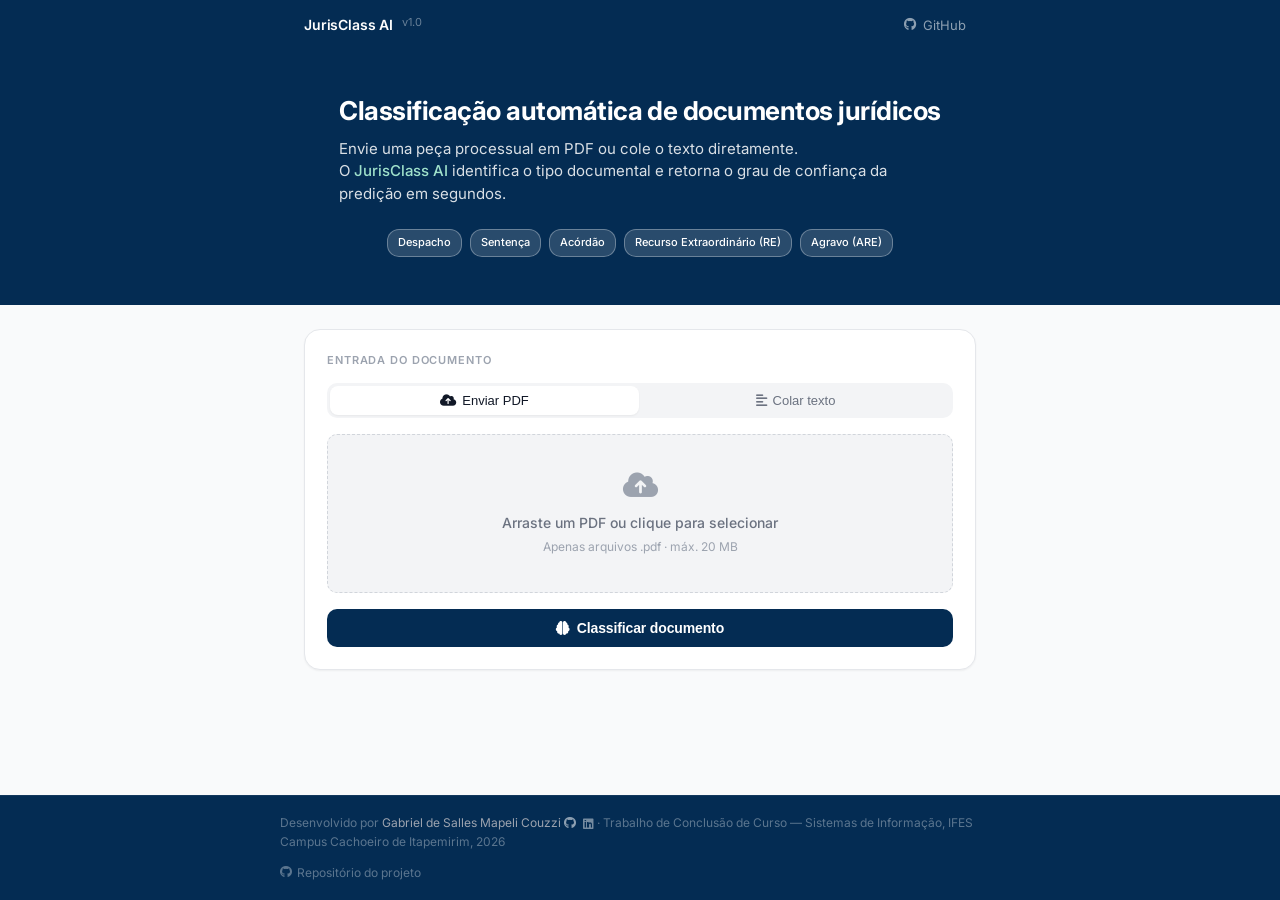
==== frontend/index.html @ 96c3e291 "docs: finalizacao documentacoes" ====
<!DOCTYPE html>
<html lang="pt-BR">
<head>
  <meta charset="UTF-8" />
  <meta name="viewport" content="width=device-width, initial-scale=1.0" />
  <title>JurisClass AI</title>
  <link rel="stylesheet" href="style.css" />
  <link rel="stylesheet" href="https://cdnjs.cloudflare.com/ajax/libs/font-awesome/6.5.2/css/all.min.css" />
</head>
<body>
  <header class="top-bar">
    <div class="top-bar-inner">
      <div class="top-bar-brand">
        <span class="brand-name">JurisClass AI</span>
        <span class="brand-version">v1.0</span>
      </div>
      <nav class="top-bar-nav">
        <a href="https://github.com/GCouzzi/implementacao-tcc-testes" rel="noopener"
           class="nav-link" aria-label="Repositório no GitHub">
          <i class="fab fa-github" aria-hidden="true"></i> GitHub
        </a>
      </nav>
    </div>
  </header>

  <section class="hero">
    <div class="hero-inner">
      <h1 class="hero-title">Classificação automática de documentos jurídicos</h1>
      <p class="hero-subtitle">
        Envie uma peça processual em PDF ou cole o texto diretamente.<br>
        O <strong>JurisClass AI</strong> identifica o tipo documental e retorna
        o grau de confiança da predição em segundos.
      </p>
      <div class="hero-classes">
        <span class="hero-badge">Despacho</span>
        <span class="hero-badge">Sentença</span>
        <span class="hero-badge">Acórdão</span>
        <span class="hero-badge">Recurso Extraordinário (RE)</span>
        <span class="hero-badge">Agravo (ARE)</span>
      </div>
    </div>
  </section>

  <main class="main">

    <section class="card" aria-labelledby="input-heading">
      <h2 id="input-heading" class="section-label">Entrada do documento</h2>

      <div class="tabs" role="tablist">
        <button class="tab active" id="tab-upload-btn" role="tab"
                aria-selected="true" aria-controls="upload-panel"
                onclick="switchTab('upload')">
          <i class="fa-solid fa-cloud-arrow-up" aria-hidden="true"></i> Enviar PDF
        </button>
        <button class="tab" id="tab-text-btn" role="tab"
                aria-selected="false" aria-controls="text-panel"
                onclick="switchTab('text')">
          <i class="fa-solid fa-align-left" aria-hidden="true"></i> Colar texto
        </button>
      </div>

      <div id="upload-panel" role="tabpanel" aria-labelledby="tab-upload-btn">
        <div class="upload-zone" id="drop-zone"
             onclick="document.getElementById('file-input').click()"
             ondragover="handleDragOver(event)"
             ondragleave="handleDragLeave(event)"
             ondrop="handleDrop(event)"
             tabindex="0"
             onkeydown="if(event.key==='Enter'||event.key===' ')document.getElementById('file-input').click()"
             aria-label="Área para enviar PDF. Clique ou arraste o arquivo.">
          <div class="upload-icon" aria-hidden="true">
            <i class="fa-solid fa-cloud-arrow-up fa-2x"></i>
          </div>
          <p class="upload-text">Arraste um PDF ou clique para selecionar</p>
          <p class="upload-hint">Apenas arquivos .pdf · máx. 20 MB</p>
        </div>
        <div id="file-tag" class="file-tag" style="display:none" aria-live="polite">
          <i class="fa-solid fa-file-pdf" aria-hidden="true"></i>
          <span id="file-tag-name">documento.pdf</span>
          <button class="file-tag-remove" onclick="removeFile()" aria-label="Remover arquivo">
            <i class="fa-solid fa-xmark" aria-hidden="true"></i>
          </button>
        </div>
        <input type="file" id="file-input" accept=".pdf"
               style="display:none" onchange="handleFile(this)" />
      </div>

      <div id="text-panel" role="tabpanel" aria-labelledby="tab-text-btn" style="display:none">
        <textarea id="text-input"
                  placeholder="Cole aqui o conteúdo textual da peça processual…"
                  aria-label="Texto do documento jurídico"
                  oninput="updateCount()"></textarea>
        <div class="char-count" aria-live="polite">
          <span id="char-count">0</span> caracteres
          <span id="char-warn" class="char-warn" style="display:none">
            · mínimo de 50 caracteres para classificação
          </span>
        </div>
      </div>

      <button class="btn-classify" id="classify-btn" onclick="classify()">
        <i class="fa-solid fa-brain" aria-hidden="true"></i> Classificar documento
      </button>
    </section>

    <section class="result-card" id="result-section" style="display:none"
             aria-labelledby="result-heading" aria-live="polite">

      <div class="result-header">
        <h2 id="result-heading" class="section-label">
          Resultado da classificação
        </h2>
        <span class="status-badge">
          <i class="fa-solid fa-circle-check" aria-hidden="true"></i> Concluído
        </span>
        <span class="status-badge" id="extraction-method" style="display:none; background:rgba(83,74,183,0.12); color:#534AB7;">
          <i class="fa-solid fa-file-lines" aria-hidden="true"></i> <span></span>
        </span>
      </div>

      <div class="result-body">
        <div class="result-type-wrap">
          <p class="result-type-label">Tipo documental</p>
          <p class="result-type-name" id="result-label">—</p>
          <p class="result-type-desc" id="result-desc">—</p>
        </div>

        <div class="confidence-block">
          <div class="confidence-header">
            <span class="confidence-title">Grau de confiança</span>
            <span class="confidence-pct" id="conf-pct">—</span>
          </div>
          <div class="confidence-bar-bg" role="progressbar"
               aria-valuenow="0" aria-valuemin="0" aria-valuemax="100"
               aria-label="Grau de confiança da classificação" id="conf-bar-wrap">
            <div class="confidence-bar-fill" id="conf-bar"></div>
          </div>
        </div>

        <div class="all-scores">
          <p class="all-scores-title">Distribuição por classe</p>
          <div id="scores-list"></div>
        </div>
      </div>

      <div class="result-footer">
        <i class="fa-solid fa-circle-info" aria-hidden="true"></i>
        Classificação gerada pelo JurisClass AI. Revise o resultado antes de utilizá-lo em fluxos críticos.
      </div>

    </section>

  </main>

  <footer class="footer">
    <div class="footer-inner">
      <div class="footer-credits">
        Desenvolvido por <span class="name">Gabriel de Salles Mapeli Couzzi</span>
        <a href="https://github.com/GCouzzi" rel="noopener">
          <i class="fab fa-github" aria-hidden="true"></i>
        </a>
        <a href="https://www.linkedin.com/in/gabrielcouzzi/" rel="noopener"
           aria-label="LinkedIn de Gabriel de Salles Mapeli Couzzi"
           style="color:rgba(255,255,255,0.45); margin-left:4px; vertical-align:middle; transition:color 0.15s;"
           onmouseover="this.style.color='#0A66C2'" onmouseout="this.style.color='rgba(255,255,255,0.45)'">
          <i class="fab fa-linkedin" aria-hidden="true"></i>
        </a>
        · Trabalho de Conclusão de Curso — Sistemas de Informação, IFES Campus Cachoeiro de Itapemirim, 2026
      </div>
      <div class="footer-links">
        <a href="https://github.com/GCouzzi/implementacao-tcc-testes" rel="noopener">
          <i class="fab fa-github" aria-hidden="true"></i> Repositório do projeto
        </a>
      </div>
    </div>
  </footer>

  <script src="app.js"></script>
</body>
</html>
---- frontend/style.css ----
@import url('https://fonts.googleapis.com/css2?family=Inter:wght@400;500;600;700&display=swap');

*, *::before, *::after {
  box-sizing: border-box;
  margin: 0;
  padding: 0;
}

:root {
  --navy:        #042C53;
  --navy-mid:    #0C447C;
  --teal:        #1D9E75;
  --teal-light:  #E8F8F2;
  --teal-mid:    #0F6E56;
  --teal-border: #9FE1CB;

  --text-primary:   #111827;
  --text-secondary: #6B7280;
  --text-tertiary:  #9CA3AF;

  --bg-page:    #F9FAFB;
  --bg-card:    #ffffff;
  --bg-input:   #F3F4F6;

  --border:     #E5E7EB;
  --border-mid: #D1D5DB;

  --radius-sm:  6px;
  --radius-md:  10px;
  --radius-lg:  16px;

  --shadow-sm: 0 1px 2px rgba(0,0,0,0.05);
  --shadow-md: 0 1px 3px rgba(0,0,0,0.08), 0 1px 2px rgba(0,0,0,0.04);
}

body {
  font-family: 'Inter', -apple-system, BlinkMacSystemFont, 'Segoe UI', sans-serif;
  font-size: 14px;
  line-height: 1.6;
  color: var(--text-primary);
  background: var(--bg-page);
  min-height: 100vh;
  display: flex;
  flex-direction: column;
  -webkit-font-smoothing: antialiased;
}

.top-bar {
  background: var(--navy);
  position: sticky;
  top: 0;
  z-index: 100;
}

.top-bar-inner {
  max-width: 720px;
  margin: 0 auto;
  padding: 0 24px;
  height: 50px;
  display: flex;
  align-items: center;
  justify-content: space-between
}

.top-bar-brand {
  display: flex;
  gap: 9px;
}


.brand-name {
  font-size: 14px;
  font-weight: 600;
  color: #fff;
  letter-spacing: -0.01em;
}

.brand-version {
  font-size: 11px;
  color: rgba(255,255,255,0.4);
  font-weight: 400;
}

.top-bar-nav { display: flex; gap: 4px; }

.nav-link {
  display: inline-flex;
  align-items: center;
  gap: 6px;
  font-size: 13px;
  color: rgba(255,255,255,0.55);
  text-decoration: none;
  padding: 5px 10px;
  border-radius: var(--radius-sm);
  transition: background 0.15s, color 0.15s;
}

.nav-link:hover {
  background: rgba(255,255,255,0.08);
  color: #fff;
}

.hero {
  background: var(--navy);
  padding: 44px 24px 48px;
  display: flex;
  align-items: center;
  justify-content: center;
}

.hero-inner {
  max-width: 720px;
}

.hero-title {
  font-size: 26px;
  font-weight: 700;
  color: #fff;
  line-height: 1.3;
  letter-spacing: -0.02em;
  margin-bottom: 10px;
}

.hero-subtitle {
  font-size: 15px;
  color: rgba(255, 255, 255, 0.85);
  max-width: 580px;
  line-height: 1.5;
  margin-bottom: 24px;
}

.hero-classes {
  display: flex;
  flex-wrap: wrap;
  gap: 8px;
  justify-content: center;
}

.hero-badge {
  font-size: 11px;
  font-weight: 500;
  color: #fff;
  background: rgba(255, 255, 255, 0.15);
  border: 1px solid rgba(255, 255, 255, 0.3);
  padding: 4px 10px;
  border-radius: 12px;
}

.hero-subtitle strong {
  color: var(--teal-border);
  font-weight: 500;
}

.main {
  max-width: 720px;
  margin: 0 auto;
  padding: 24px 24px 56px;
  width: 100%;
  flex: 1;
}

.card,
.result-card {
  background: var(--bg-card);
  border: 1px solid var(--border);
  border-radius: var(--radius-lg);
  padding: 22px;
  box-shadow: var(--shadow-sm);
}

.card { margin-bottom: 14px; }
.result-card { margin-top: 14px; }

.section-label {
  font-size: 11px;
  font-weight: 600;
  color: var(--text-tertiary);
  text-transform: uppercase;
  letter-spacing: 0.08em;
  margin-bottom: 14px;
}

.tabs {
  display: flex;
  background: var(--bg-input);
  border-radius: var(--radius-md);
  padding: 3px;
  margin-bottom: 16px;
  gap: 2px;
}

.tab {
  flex: 1;
  display: flex;
  align-items: center;
  justify-content: center;
  gap: 6px;
  padding: 7px 12px;
  font-size: 13px;
  font-weight: 500;
  color: var(--text-secondary);
  background: transparent;
  border: none;
  border-radius: 8px;
  cursor: pointer;
  transition: background 0.15s, color 0.15s;
}

.tab:hover:not(.active) {
  background: rgba(0,0,0,0.05);
  color: var(--text-primary);
}

.tab.active {
  background: var(--bg-card);
  color: var(--text-primary);
  box-shadow: var(--shadow-sm);
}

.upload-zone {
  border: 1.5px dashed var(--border-mid);
  border-radius: var(--radius-md);
  padding: 36px 24px;
  text-align: center;
  cursor: pointer;
  transition: border-color 0.2s, background 0.2s;
  background: var(--bg-input);
  outline: none;
}

.upload-zone:hover,
.upload-zone:focus {
  border-color: var(--teal);
  background: var(--teal-light);
}

.upload-zone.drag-over {
  border-color: var(--teal);
  background: var(--teal-light);
}

.upload-icon {
  color: var(--text-tertiary);
  margin-bottom: 10px;
}

.upload-text {
  font-size: 14px;
  font-weight: 500;
  color: var(--text-secondary);
  margin-bottom: 3px;
}

.upload-hint {
  font-size: 12px;
  color: var(--text-tertiary);
}

.file-tag {
  display: inline-flex;
  align-items: center;
  gap: 7px;
  margin-top: 10px;
  background: var(--teal-light);
  border: 1px solid var(--teal-border);
  border-radius: var(--radius-sm);
  padding: 6px 11px;
  font-size: 13px;
  font-weight: 500;
  color: var(--teal-mid);
}

.file-tag-remove {
  background: none;
  border: none;
  cursor: pointer;
  color: var(--teal-mid);
  display: flex;
  align-items: center;
  padding: 2px;
  border-radius: 4px;
  opacity: 0.6;
  transition: opacity 0.15s;
}

.file-tag-remove:hover { opacity: 1; }

textarea {
  width: 100%;
  min-height: 150px;
  resize: vertical;
  font-size: 14px;
  font-family: inherit;
  line-height: 1.65;
  color: var(--text-primary);
  background: var(--bg-input);
  border: 1px solid var(--border);
  border-radius: var(--radius-md);
  padding: 12px 14px;
  transition: border-color 0.15s, box-shadow 0.15s;
  outline: none;
}

textarea:focus {
  border-color: var(--teal);
  box-shadow: 0 0 0 3px rgba(29,158,117,0.1);
  background: #fff;
}

textarea::placeholder { color: var(--text-tertiary); }

.char-count {
  font-size: 12px;
  color: var(--text-tertiary);
  text-align: right;
  margin-top: 5px;
}

.char-warn { color: #CA8A04; }

.btn-classify {
  width: 100%;
  display: flex;
  align-items: center;
  justify-content: center;
  gap: 7px;
  margin-top: 16px;
  padding: 11px 20px;
  font-size: 14px;
  font-weight: 600;
  color: #fff;
  background: var(--navy);
  border: none;
  border-radius: var(--radius-md);
  cursor: pointer;
  transition: background 0.2s, opacity 0.2s;
  letter-spacing: -0.01em;
}

.btn-classify:hover:not(:disabled) { background: var(--navy-mid); }
.btn-classify:disabled { opacity: 0.5; cursor: not-allowed; }

.result-header {
  display: flex;
  align-items: center;
  justify-content: space-between;
  margin-bottom: 20px;
}

.status-badge {
  display: inline-flex;
  align-items: center;
  gap: 5px;
  font-size: 11px;
  font-weight: 500;
  color: var(--teal-mid);
  background: var(--teal-light);
  border: 1px solid var(--teal-border);
  padding: 3px 9px;
  border-radius: 20px;
}

.result-body {
  display: flex;
  flex-direction: column;
  gap: 20px;
}

.result-type-label {
  font-size: 11px;
  font-weight: 600;
  color: var(--text-tertiary);
  text-transform: uppercase;
  letter-spacing: 0.08em;
  margin-bottom: 4px;
}

.result-type-name {
  font-size: 22px;
  font-weight: 700;
  color: var(--navy);
  line-height: 1.2;
  margin-bottom: 4px;
}

.result-type-desc {
  font-size: 13px;
  color: var(--text-secondary);
  line-height: 1.5;
}

.confidence-header {
  display: flex;
  justify-content: space-between;
  align-items: baseline;
  margin-bottom: 7px;
}

.confidence-title {
  font-size: 13px;
  color: var(--text-secondary);
  font-weight: 500;
}

.confidence-pct {
  font-size: 17px;
  font-weight: 700;
  color: var(--teal-mid);
}

.confidence-bar-bg {
  height: 6px;
  background: var(--bg-input);
  border-radius: 6px;
  overflow: hidden;
}

.confidence-bar-fill {
  height: 100%;
  background: var(--teal);
  border-radius: 6px;
  width: 0%;
  transition: width 0.7s cubic-bezier(0.4, 0, 0.2, 1);
}

.all-scores {
  border-top: 1px solid var(--border);
  padding-top: 18px;
}

.all-scores-title {
  font-size: 11px;
  font-weight: 600;
  color: var(--text-tertiary);
  text-transform: uppercase;
  letter-spacing: 0.08em;
  margin-bottom: 12px;
}

.score-row {
  display: flex;
  align-items: center;
  gap: 10px;
  margin-bottom: 9px;
}

.score-name {
  font-size: 13px;
  color: var(--text-secondary);
  width: 160px;
  flex-shrink: 0;
  white-space: nowrap;
  overflow: hidden;
  text-overflow: ellipsis;
}

.score-bar-bg {
  flex: 1;
  height: 4px;
  background: var(--bg-input);
  border-radius: 4px;
  overflow: hidden;
}

.score-bar-fill {
  height: 100%;
  border-radius: 4px;
  transition: width 0.6s cubic-bezier(0.4, 0, 0.2, 1);
}

.score-val {
  font-size: 12px;
  font-weight: 600;
  color: var(--text-secondary);
  width: 34px;
  text-align: right;
  flex-shrink: 0;
}

.result-footer {
  display: flex;
  align-items: flex-start;
  gap: 6px;
  margin-top: 20px;
  padding-top: 14px;
  border-top: 1px solid var(--border);
  font-size: 12px;
  color: var(--text-tertiary);
  line-height: 1.5;
}

.result-footer svg { flex-shrink: 0; margin-top: 1px; }

.footer {
  background: var(--navy);
  border-top: 1px solid rgba(255,255,255,0.06);
  padding: 18px 24px;
  margin-top: auto;
}

.footer-inner {
  max-width: 720px;
  margin: 0 auto;
  display: flex;
  align-items: center;
  justify-content: space-between;
  gap: 12px;
  flex-wrap: wrap;
}

.footer-credits {
  font-size: 12px;
  color: rgba(255,255,255,0.35);
  line-height: 1.5;
}

.footer-credits a {
  color: rgba(255,255,255,0.55);
  text-decoration: none;
  font-weight: 500;
}

.footer-credits a:hover { color: var(--teal-border); }

.footer-links { display: flex; gap: 14px; }

.footer-links a {
  display: inline-flex;
  align-items: center;
  gap: 5px;
  font-size: 12px;
  color: rgba(255,255,255,0.35);
  text-decoration: none;
  transition: color 0.15s;
}

.footer-links a:hover { color: var(--teal-border); }

.name {
  color: var(--text-tertiary);
}

@media (max-width: 600px) {
  .hero { padding: 32px 18px 36px; }
  .hero-title { font-size: 22px; }
  .main { padding: 18px 16px 40px; }
  .card, .result-card { padding: 18px 16px; }
  .top-bar-inner { padding: 0 16px; }
  .score-name { width: 120px; }
  .footer-inner { flex-direction: column; align-items: flex-start; gap: 8px; }
}
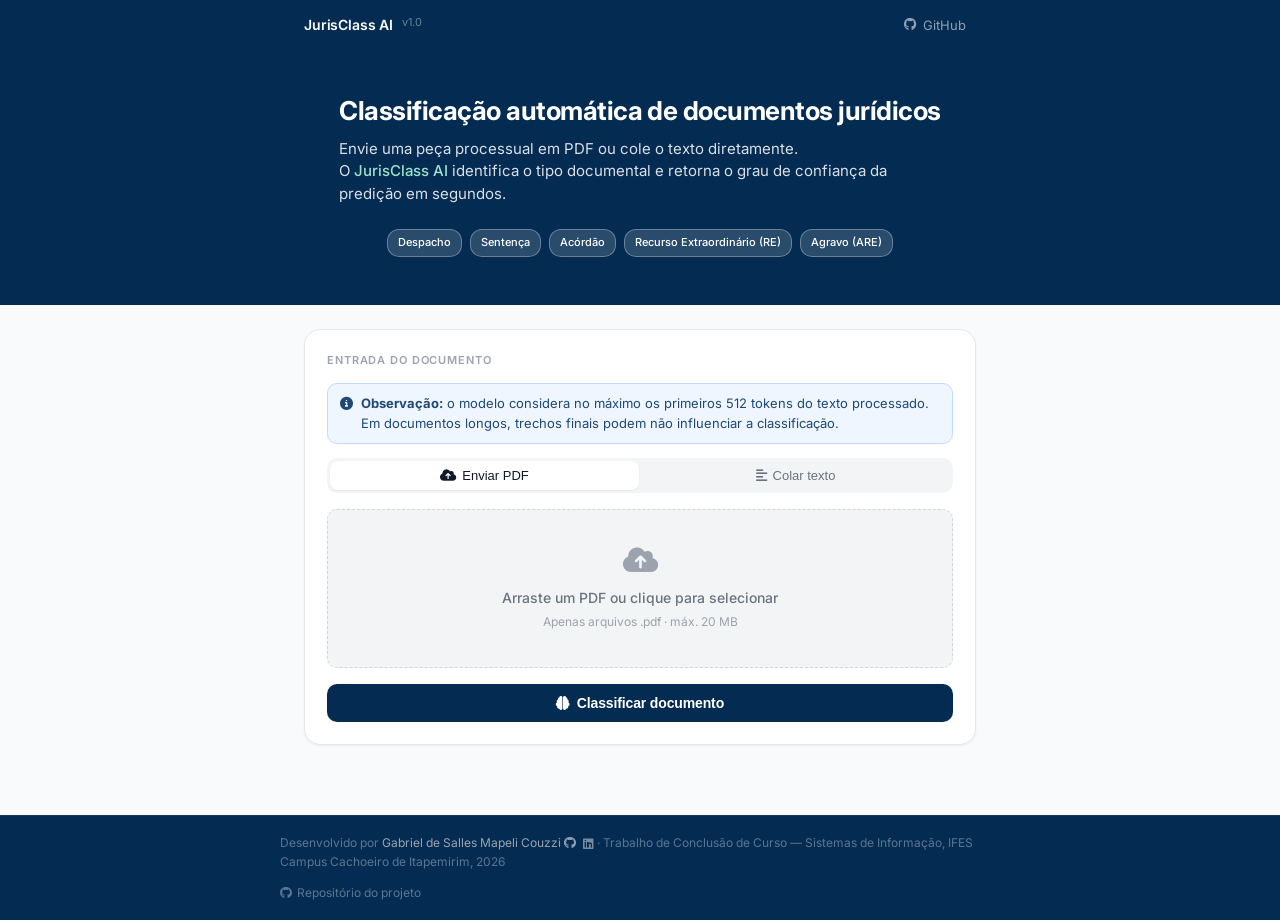
==== commit 9ae569e9: "fix: documentacao e ocr ao invés de abordagem hibrida com pymupdf" ====
--- a/frontend/index.html
+++ b/frontend/index.html
@@ -45,6 +45,15 @@
 
     <section class="card" aria-labelledby="input-heading">
       <h2 id="input-heading" class="section-label">Entrada do documento</h2>
+
+      <div class="model-limit-note" role="note">
+        <i class="fa-solid fa-circle-info" aria-hidden="true"></i>
+        <p>
+          <strong>Observação:</strong> o modelo considera no máximo os primeiros
+          512 tokens do texto processado. Em documentos longos, trechos finais podem não
+          influenciar a classificação.
+        </p>
+      </div>
 
       <div class="tabs" role="tablist">
         <button class="tab active" id="tab-upload-btn" role="tab"
@@ -127,7 +136,7 @@
 
         <div class="confidence-block">
           <div class="confidence-header">
-            <span class="confidence-title">Grau de confiança</span>
+            <span class="confidence-title">Maior pontuação do modelo</span>
             <span class="confidence-pct" id="conf-pct">—</span>
           </div>
           <div class="confidence-bar-bg" role="progressbar"
@@ -177,4 +186,4 @@
 
   <script src="app.js"></script>
 </body>
-</html>+</html>
--- a/frontend/style.css
+++ b/frontend/style.css
@@ -13,6 +13,10 @@
   --teal-light:  #E8F8F2;
   --teal-mid:    #0F6E56;
   --teal-border: #9FE1CB;
+
+  --info-bg:     #EFF6FF;
+  --info-border: #BFDBFE;
+  --info-text:   #1E4976;
 
   --text-primary:   #111827;
   --text-secondary: #6B7280;
@@ -318,6 +322,25 @@
 
 .char-warn { color: #CA8A04; }
 
+.model-limit-note {
+  display: flex;
+  align-items: flex-start;
+  gap: 8px;
+  margin-bottom: 14px;
+  padding: 10px 12px;
+  color: var(--info-text);
+  background: var(--info-bg);
+  border: 1px solid var(--info-border);
+  border-radius: var(--radius-md);
+  font-size: 13px;
+  line-height: 1.5;
+}
+
+.model-limit-note i {
+  flex-shrink: 0;
+  margin-top: 3px;
+}
+
 .btn-classify {
   width: 100%;
   display: flex;
@@ -548,4 +571,4 @@
   .top-bar-inner { padding: 0 16px; }
   .score-name { width: 120px; }
   .footer-inner { flex-direction: column; align-items: flex-start; gap: 8px; }
-}+}
